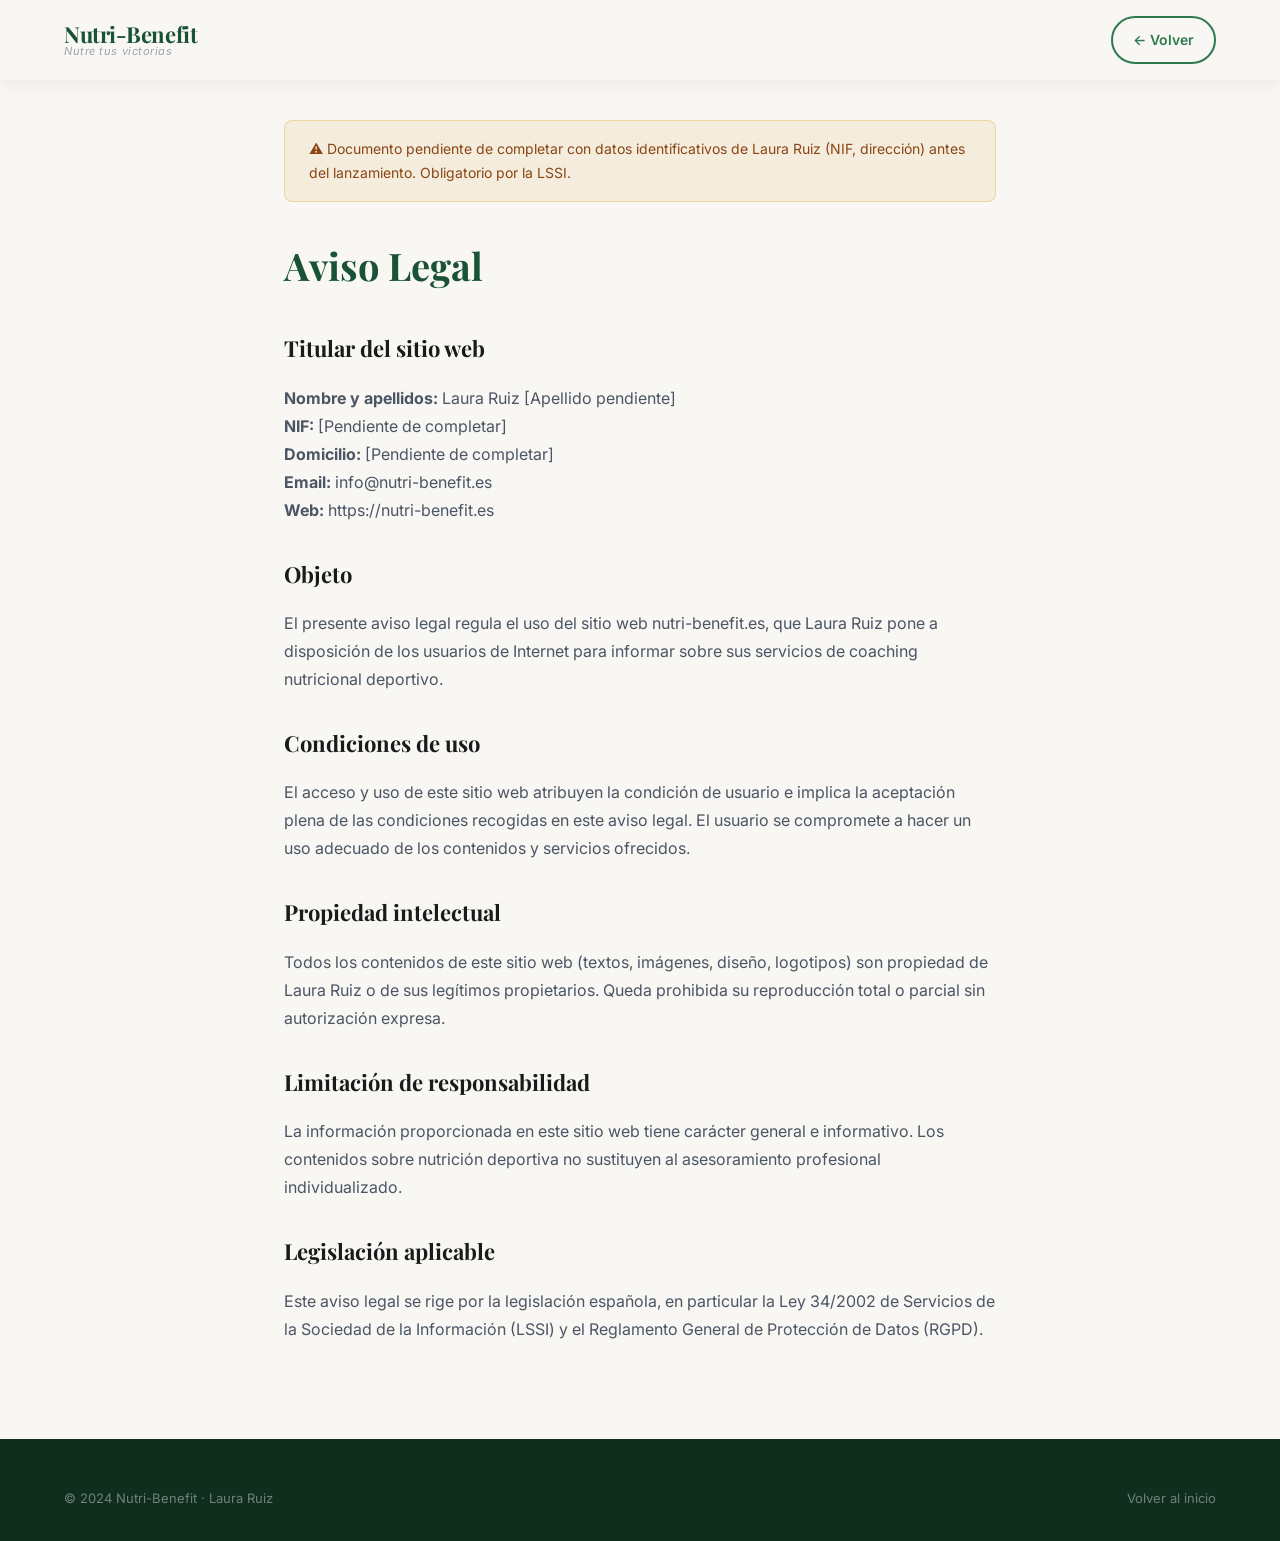
==== aviso-legal.html @ d8d29677 "Add privacy policy page with initial content and legal notice" ====
<!DOCTYPE html>
<html lang="es">
<head>
  <meta charset="UTF-8">
  <meta name="viewport" content="width=device-width, initial-scale=1.0">
  <title>Aviso Legal — Nutri-Benefit</title>
  <meta name="robots" content="noindex, nofollow">
  <link rel="preconnect" href="https://fonts.googleapis.com">
  <link rel="preconnect" href="https://fonts.gstatic.com" crossorigin>
  <link href="https://fonts.googleapis.com/css2?family=Playfair+Display:wght@700&family=Inter:wght@400;500;600&display=swap" rel="stylesheet">
  <link rel="stylesheet" href="css/styles.css">
  <style>
    .legal-content {
      max-width: 760px;
      margin: 0 auto;
      padding: 120px var(--s6) var(--s20);
    }
    .legal-content h1 {
      font-family: var(--font-serif);
      font-size: 38px;
      color: var(--green-dark);
      margin-bottom: var(--s8);
    }
    .legal-content h2 {
      font-family: var(--font-serif);
      font-size: 22px;
      color: var(--text-main);
      margin: var(--s8) 0 var(--s4);
    }
    .legal-content p {
      font-size: 16px;
      line-height: 1.75;
      color: var(--text-secondary);
      margin-bottom: var(--s4);
    }
    .notice {
      background: rgba(212,160,23,0.1);
      border: 1px solid rgba(212,160,23,0.3);
      border-radius: var(--radius-sm);
      padding: var(--s4) var(--s6);
      font-size: 14px;
      color: var(--clay-text);
      margin-bottom: var(--s8);
    }
  </style>
</head>
<body>
  <nav id="navbar" class="scrolled" data-fixed>
    <div class="nav-inner">
      <a href="index.html" class="nav-logo">
        <span class="brand">Nutri-Benefit</span>
        <span class="tagline">Nutre tus victorias</span>
      </a>
      <a href="index.html" class="btn btn-secondary" style="font-size:14px; padding: 10px 20px;">← Volver</a>
    </div>
  </nav>

  <div class="legal-content">
    <div class="notice">⚠️ Documento pendiente de completar con datos identificativos de Laura Ruiz (NIF, dirección) antes del lanzamiento. Obligatorio por la LSSI.</div>

    <h1>Aviso Legal</h1>

    <h2>Titular del sitio web</h2>
    <p>
      <strong>Nombre y apellidos:</strong> Laura Ruiz [Apellido pendiente]<br>
      <strong>NIF:</strong> [Pendiente de completar]<br>
      <strong>Domicilio:</strong> [Pendiente de completar]<br>
      <strong>Email:</strong> info@nutri-benefit.es<br>
      <strong>Web:</strong> https://nutri-benefit.es
    </p>

    <h2>Objeto</h2>
    <p>El presente aviso legal regula el uso del sitio web nutri-benefit.es, que Laura Ruiz pone a disposición de los usuarios de Internet para informar sobre sus servicios de coaching nutricional deportivo.</p>

    <h2>Condiciones de uso</h2>
    <p>El acceso y uso de este sitio web atribuyen la condición de usuario e implica la aceptación plena de las condiciones recogidas en este aviso legal. El usuario se compromete a hacer un uso adecuado de los contenidos y servicios ofrecidos.</p>

    <h2>Propiedad intelectual</h2>
    <p>Todos los contenidos de este sitio web (textos, imágenes, diseño, logotipos) son propiedad de Laura Ruiz o de sus legítimos propietarios. Queda prohibida su reproducción total o parcial sin autorización expresa.</p>

    <h2>Limitación de responsabilidad</h2>
    <p>La información proporcionada en este sitio web tiene carácter general e informativo. Los contenidos sobre nutrición deportiva no sustituyen al asesoramiento profesional individualizado.</p>

    <h2>Legislación aplicable</h2>
    <p>Este aviso legal se rige por la legislación española, en particular la Ley 34/2002 de Servicios de la Sociedad de la Información (LSSI) y el Reglamento General de Protección de Datos (RGPD).</p>
  </div>

  <footer role="contentinfo">
    <div class="container">
      <div class="footer-bottom">
        <span>© 2024 Nutri-Benefit · Laura Ruiz</span>
        <span><a href="index.html" style="color:inherit">Volver al inicio</a></span>
      </div>
    </div>
  </footer>

  <script src="js/main.js" defer></script>
</body>
</html>
---- css/styles.css ----
/* ============================================================
   NUTRI-BENEFIT — Styles v3.0
   Paleta: Verde pista + Arena arcilla + Amarillo pelota
   Tipografía: Playfair Display + Inter
   ============================================================ */

/* ── Design Tokens ─────────────────────────────────────── */
:root {
  /* Brand */
  --green:        #2D7A4F;
  --green-dark:   #1A5235;
  --yellow:       #D4A017;
  --clay:         #C4855A;
  --clay-text:    #8B4513;

  /* Backgrounds */
  --bg-main:      #F8F7F4;
  --bg-sand:      #F2EDE6;
  --bg-dark:      #0F2E1E;

  /* Text */
  --text-main:    #1A1A1A;
  --text-secondary: #4B5563;
  --text-tertiary:  #9CA3AF;

  /* States */
  --success:      #059669;
  --error:        #DC2626;

  /* Spacing */
  --s2:  8px;
  --s3:  12px;
  --s4:  16px;
  --s6:  24px;
  --s8:  32px;
  --s12: 48px;
  --s16: 64px;
  --s20: 80px;
  --s28: 112px;

  /* Typography */
  --font-serif:  'Playfair Display', Georgia, serif;
  --font-sans:   'Inter', system-ui, sans-serif;

  /* Layout */
  --max-width: 1200px;
  --radius: 12px;
  --radius-sm: 8px;

  /* Transitions */
  --transition: 0.25s ease;
}

/* ── Reset ──────────────────────────────────────────────── */
*, *::before, *::after { box-sizing: border-box; margin: 0; padding: 0; }

html { scroll-behavior: smooth; font-size: 16px; }

body {
  font-family: var(--font-sans);
  background: var(--bg-main);
  color: var(--text-main);
  line-height: 1.7;
  overflow-x: hidden;
}

img { max-width: 100%; display: block; }
a { color: inherit; text-decoration: none; }
ul { list-style: none; }

/* ── Utilities ──────────────────────────────────────────── */
.container {
  max-width: var(--max-width);
  margin: 0 auto;
  padding: 0 var(--s6);
}

.section-pad {
  padding: var(--s28) 0;
}

.text-center { text-align: center; }

.btn {
  display: inline-flex;
  align-items: center;
  gap: var(--s2);
  padding: 14px 28px;
  border-radius: 50px;
  font-family: var(--font-sans);
  font-weight: 600;
  font-size: 16px;
  cursor: pointer;
  transition: all var(--transition);
  border: 2px solid transparent;
  white-space: nowrap;
}

.btn-primary {
  background: var(--green);
  color: #fff;
  border-color: var(--green);
}
.btn-primary:hover {
  background: var(--green-dark);
  border-color: var(--green-dark);
  transform: translateY(-1px);
  box-shadow: 0 6px 20px rgba(45,122,79,0.35);
}

.btn-secondary {
  background: transparent;
  color: var(--green);
  border-color: var(--green);
}
.btn-secondary:hover {
  background: var(--green);
  color: #fff;
  transform: translateY(-1px);
}

.btn-yellow {
  background: var(--yellow);
  color: #fff;
  border-color: var(--yellow);
}
.btn-yellow:hover {
  background: #b8880e;
  border-color: #b8880e;
  transform: translateY(-1px);
}

.section-label {
  font-family: var(--font-sans);
  font-weight: 500;
  font-size: 13px;
  letter-spacing: 0.1em;
  text-transform: uppercase;
  color: var(--green);
  margin-bottom: var(--s3);
  display: block;
}

.section-title {
  font-family: var(--font-serif);
  font-weight: 700;
  font-size: 38px;
  line-height: 1.2;
  color: var(--text-main);
  margin-bottom: var(--s6);
}

.section-subtitle {
  font-size: 17px;
  line-height: 1.7;
  color: var(--text-secondary);
  max-width: 600px;
  margin: 0 auto var(--s12);
}

/* ── Court line separator ───────────────────────────────── */
.court-line {
  height: 1px;
  background: linear-gradient(90deg, transparent, rgba(45,122,79,0.2), transparent);
  margin: 0;
}

/* ── NAVBAR ─────────────────────────────────────────────── */
#navbar {
  position: fixed;
  top: 0;
  left: 0;
  right: 0;
  z-index: 100;
  padding: 0;
  transition: background var(--transition), box-shadow var(--transition);
}

#navbar.scrolled {
  background: rgba(248,247,244,0.95);
  backdrop-filter: blur(12px);
  -webkit-backdrop-filter: blur(12px);
  box-shadow: 0 1px 20px rgba(0,0,0,0.08);
}

.nav-inner {
  display: flex;
  align-items: center;
  justify-content: space-between;
  padding: var(--s4) var(--s6);
  max-width: var(--max-width);
  margin: 0 auto;
}

.nav-logo {
  display: flex;
  flex-direction: column;
  line-height: 1;
}

.nav-logo .brand {
  font-family: var(--font-serif);
  font-weight: 700;
  font-size: 22px;
  color: var(--green-dark);
  letter-spacing: -0.02em;
}

.nav-logo .tagline {
  font-size: 11px;
  color: var(--text-tertiary);
  letter-spacing: 0.05em;
  font-style: italic;
  margin-top: 1px;
  opacity: 0;
  max-height: 0;
  overflow: hidden;
  transition: opacity 0.3s ease, max-height 0.3s ease;
}

#navbar.scrolled .nav-logo .tagline {
  opacity: 1;
  max-height: 20px;
}

.nav-links {
  display: flex;
  gap: var(--s8);
  align-items: center;
}

.nav-links a {
  font-size: 15px;
  font-weight: 500;
  color: var(--text-secondary);
  transition: color var(--transition);
  position: relative;
}

.nav-links a::after {
  content: '';
  position: absolute;
  bottom: -3px;
  left: 0;
  right: 0;
  height: 2px;
  background: var(--green);
  transform: scaleX(0);
  transition: transform var(--transition);
}

.nav-links a:hover { color: var(--green); }
.nav-links a:hover::after { transform: scaleX(1); }

.nav-cta { margin-left: var(--s4); }

/* Hamburger */
.hamburger {
  display: none;
  flex-direction: column;
  gap: 5px;
  cursor: pointer;
  padding: var(--s2);
  background: none;
  border: none;
  z-index: 101;
}
.hamburger span {
  display: block;
  width: 24px;
  height: 2px;
  background: var(--text-main);
  transition: all var(--transition);
  border-radius: 2px;
}
.hamburger.open span:nth-child(1) { transform: rotate(45deg) translate(5px, 5px); }
.hamburger.open span:nth-child(2) { opacity: 0; }
.hamburger.open span:nth-child(3) { transform: rotate(-45deg) translate(5px, -5px); }

/* Mobile nav */
.mobile-nav {
  display: none;
  position: fixed;
  inset: 0;
  background: var(--bg-main);
  z-index: 99;
  flex-direction: column;
  align-items: center;
  justify-content: center;
  gap: var(--s8);
}
.mobile-nav.open { display: flex; }
.mobile-nav a {
  font-family: var(--font-serif);
  font-size: 28px;
  font-weight: 700;
  color: var(--text-main);
  transition: color var(--transition);
}
.mobile-nav a:hover { color: var(--green); }
.mobile-nav .btn { margin-top: var(--s4); }

/* ── HERO ───────────────────────────────────────────────── */
#hero {
  min-height: 100vh;
  display: grid;
  grid-template-columns: 1fr 1fr;
  align-items: center;
  position: relative;
  overflow: hidden;
  padding-top: 80px;
}

.hero-bg {
  position: absolute;
  inset: 0;
  background:
    linear-gradient(135deg, rgba(248,247,244,0.97) 55%, rgba(242,237,230,0.9) 100%);
  z-index: 0;
}

.hero-bg::before {
  content: '';
  position: absolute;
  inset: 0;
  background-image:
    repeating-linear-gradient(
      0deg,
      transparent,
      transparent 79px,
      rgba(45,122,79,0.04) 79px,
      rgba(45,122,79,0.04) 80px
    ),
    repeating-linear-gradient(
      90deg,
      transparent,
      transparent 79px,
      rgba(45,122,79,0.04) 79px,
      rgba(45,122,79,0.04) 80px
    );
}

.hero-content {
  position: relative;
  z-index: 1;
  padding: var(--s28) var(--s6) var(--s28) max(var(--s6), calc((100vw - var(--max-width)) / 2 + var(--s6)));
}

.hero-eyebrow {
  display: inline-flex;
  align-items: center;
  gap: var(--s2);
  background: rgba(45,122,79,0.08);
  border: 1px solid rgba(45,122,79,0.2);
  border-radius: 50px;
  padding: 6px 14px;
  font-size: 13px;
  font-weight: 500;
  color: var(--green);
  letter-spacing: 0.04em;
  margin-bottom: var(--s6);
}

.hero-h1 {
  font-family: var(--font-serif);
  font-weight: 700;
  font-size: 62px;
  line-height: 1.1;
  color: var(--green-dark);
  margin-bottom: var(--s6);
  letter-spacing: -0.02em;
}

.hero-h1 em {
  font-style: italic;
  color: var(--green);
}

.hero-h2 {
  font-size: 20px;
  line-height: 1.55;
  color: var(--text-secondary);
  margin-bottom: var(--s8);
  max-width: 500px;
  font-weight: 400;
}

.hero-ctas {
  display: flex;
  gap: var(--s4);
  flex-wrap: wrap;
  margin-bottom: var(--s8);
}

.hero-credentials {
  display: flex;
  flex-wrap: wrap;
  gap: var(--s3);
  align-items: center;
}

.credential-dot {
  display: inline-flex;
  align-items: center;
  gap: 6px;
  font-size: 13px;
  font-weight: 500;
  color: var(--text-secondary);
}

.credential-dot::before {
  content: '';
  display: inline-block;
  width: 6px;
  height: 6px;
  border-radius: 50%;
  background: var(--green);
  flex-shrink: 0;
}

.credential-dot + .credential-dot::before {
  background: var(--clay);
}

/* Hero image area */
.hero-visual {
  position: relative;
  z-index: 1;
  height: 100vh;
  display: flex;
  align-items: center;
  justify-content: center;
  padding: var(--s8);
}

.hero-photo-frame {
  position: relative;
  width: 100%;
  max-width: 480px;
  aspect-ratio: 3/4;
  box-shadow: 0 32px 80px rgba(26,82,53,0.2);
  border-radius: 20px;
}

.hero-photo-frame img {
  width: 100%;
  height: 100%;
  object-fit: cover;
  object-position: top center;
  border-radius: 20px;
}

.hero-photo-placeholder {
  width: 100%;
  height: 100%;
  background: linear-gradient(
    160deg,
    var(--bg-sand) 0%,
    rgba(196,133,90,0.15) 40%,
    rgba(45,122,79,0.12) 100%
  );
  display: flex;
  flex-direction: column;
  align-items: center;
  justify-content: center;
  gap: var(--s4);
  color: var(--text-tertiary);
  font-size: 15px;
  text-align: center;
  padding: var(--s8);
}

.hero-photo-placeholder svg {
  width: 64px;
  height: 64px;
  opacity: 0.4;
}

.hero-badge {
  position: absolute;
  bottom: -28px;
  left: -32px;
  background: #fff;
  border-radius: var(--radius);
  padding: var(--s4) var(--s6);
  box-shadow: 0 8px 32px rgba(0,0,0,0.15);
  display: flex;
  align-items: center;
  gap: var(--s3);
  animation: badgeBounce 2.8s ease-in-out infinite;
}

@keyframes badgeBounce {
  0%, 100% { transform: translateY(0); }
  50%       { transform: translateY(-10px); }
}

.hero-badge-icon {
  width: 40px;
  height: 40px;
  border-radius: 50%;
  background: rgba(45,122,79,0.1);
  display: flex;
  align-items: center;
  justify-content: center;
  font-size: 20px;
  flex-shrink: 0;
}

.hero-badge-text strong {
  display: block;
  font-size: 14px;
  font-weight: 600;
  color: var(--text-main);
}

.hero-badge-text span {
  font-size: 12px;
  color: var(--text-tertiary);
}

/* Court lines decoration */
.court-lines-deco {
  position: absolute;
  right: 0;
  top: 50%;
  transform: translateY(-50%);
  width: 2px;
  height: 60%;
  background: rgba(45,122,79,0.15);
  border-radius: 2px;
}

/* ── TRUST BAR ──────────────────────────────────────────── */
#trust-bar {
  background: var(--green-dark);
  padding: var(--s6) 0;
}

.trust-grid {
  display: flex;
  gap: var(--s8);
  justify-content: center;
  flex-wrap: wrap;
}

.trust-item {
  display: flex;
  align-items: center;
  gap: var(--s2);
  color: rgba(255,255,255,0.9);
}

.trust-item .icon {
  display: flex;
  align-items: center;
  justify-content: center;
  flex-shrink: 0;
  color: #52C48A;
}

.trust-item span {
  font-size: 14px;
  font-weight: 500;
  letter-spacing: 0.02em;
}

/* ── SOBRE LAURA ────────────────────────────────────────── */
#sobre-mi {
  background: var(--bg-sand);
  position: relative;
  overflow: hidden;
}

#sobre-mi::before {
  content: '';
  position: absolute;
  inset: 0;
  background: rgba(196,133,90,0.05);
  pointer-events: none;
}

.sobre-grid {
  display: grid;
  grid-template-columns: 1fr 1.1fr;
  gap: var(--s16);
  align-items: center;
}

.sobre-photo-wrap {
  position: relative;
}

.sobre-photo-frame {
  border-radius: 20px;
  overflow: hidden;
  aspect-ratio: 4/5;
  box-shadow: 0 24px 60px rgba(26,82,53,0.15);
}

.sobre-photo-frame img {
  width: 100%;
  height: 100%;
  object-fit: cover;
  object-position: top center;
}

.sobre-photo-placeholder {
  width: 100%;
  height: 100%;
  min-height: 500px;
  background: linear-gradient(
    160deg,
    rgba(196,133,90,0.15) 0%,
    rgba(45,122,79,0.1) 100%
  );
  display: flex;
  align-items: center;
  justify-content: center;
  color: var(--text-tertiary);
  font-size: 14px;
}

.sobre-quote-block {
  background: var(--green-dark);
  color: #fff;
  border-radius: var(--radius);
  padding: var(--s6);
  position: absolute;
  bottom: -var(--s8);
  right: -var(--s8);
  max-width: 220px;
  box-shadow: 0 12px 32px rgba(0,0,0,0.2);
}

.sobre-quote-block p {
  font-family: var(--font-serif);
  font-style: italic;
  font-size: 15px;
  line-height: 1.5;
  opacity: 0.95;
}

.sobre-quote-block cite {
  display: block;
  margin-top: var(--s3);
  font-size: 12px;
  opacity: 0.7;
  font-style: normal;
  letter-spacing: 0.04em;
}

.sobre-content blockquote {
  font-size: 18px;
  line-height: 1.7;
  color: var(--text-secondary);
  margin-bottom: var(--s8);
  font-style: italic;
}

.sobre-content blockquote strong {
  color: var(--green-dark);
  font-style: normal;
}

.credentials-grid {
  display: grid;
  grid-template-columns: 1fr 1fr;
  gap: var(--s4);
  margin-top: var(--s8);
}

.credential-item {
  display: flex;
  gap: var(--s3);
  align-items: flex-start;
}

.credential-icon {
  width: 40px;
  height: 40px;
  border-radius: var(--radius-sm);
  background: rgba(45,122,79,0.1);
  display: flex;
  align-items: center;
  justify-content: center;
  font-size: 18px;
  flex-shrink: 0;
}

.credential-info strong {
  display: block;
  font-size: 14px;
  font-weight: 600;
  color: var(--text-main);
  line-height: 1.3;
}

.credential-info span {
  font-size: 12px;
  color: var(--text-tertiary);
}

/* ── DIFERENCIAL ────────────────────────────────────────── */
.diferencial-strip {
  background: var(--green);
  padding: var(--s12) 0;
}

.diferencial-inner {
  display: grid;
  grid-template-columns: 1fr 1fr;
  gap: var(--s16);
  align-items: center;
}

.diferencial-text {
  color: #fff;
}

.diferencial-text h2 {
  font-family: var(--font-serif);
  font-size: 34px;
  font-weight: 700;
  margin-bottom: var(--s4);
  line-height: 1.25;
}

.diferencial-text p {
  font-size: 17px;
  opacity: 0.9;
  line-height: 1.65;
}

.diferencial-table {
  background: rgba(255,255,255,0.1);
  border-radius: var(--radius);
  overflow: hidden;
}

.dif-row {
  display: grid;
  grid-template-columns: 1fr 1fr;
  border-bottom: 1px solid rgba(255,255,255,0.1);
}
.dif-row:last-child { border-bottom: none; }

.dif-cell {
  padding: var(--s4);
  font-size: 14px;
  color: rgba(255,255,255,0.85);
  line-height: 1.45;
}

.dif-cell.bad {
  background: rgba(0,0,0,0.15);
  color: rgba(255,255,255,0.6);
}
.dif-cell.bad::before { content: '✗ '; color: rgba(255,100,100,0.8); }
.dif-cell.good::before { content: '✓ '; color: rgba(100,255,150,0.9); }

/* ── SERVICIOS ──────────────────────────────────────────── */
#servicios {
  background: var(--bg-main);
}

.servicios-grid {
  display: grid;
  grid-template-columns: repeat(3, 1fr);
  gap: var(--s6);
  margin-top: var(--s12);
}

.service-card {
  background: #fff;
  border-radius: 16px;
  padding: var(--s8);
  border: 1px solid rgba(0,0,0,0.06);
  box-shadow: 0 4px 24px rgba(0,0,0,0.05);
  transition: all var(--transition);
  display: flex;
  flex-direction: column;
  position: relative;
  overflow: hidden;
}

.service-card::before {
  content: '';
  position: absolute;
  top: 0;
  left: 0;
  right: 0;
  height: 4px;
  background: var(--green);
  transform: scaleX(0);
  transition: transform var(--transition);
}

.service-card:hover {
  transform: translateY(-4px);
  box-shadow: 0 16px 48px rgba(45,122,79,0.12);
}

.service-card:hover::before { transform: scaleX(1); }

.service-card.featured {
  border-color: rgba(45,122,79,0.2);
  background: linear-gradient(160deg, #fff 80%, rgba(45,122,79,0.03));
}

.service-card.featured::before { transform: scaleX(1); }

.service-featured-badge {
  position: absolute;
  top: var(--s4);
  right: var(--s4);
  background: var(--yellow);
  color: #fff;
  font-size: 11px;
  font-weight: 600;
  letter-spacing: 0.06em;
  text-transform: uppercase;
  padding: 4px 10px;
  border-radius: 50px;
}

.service-icon {
  font-size: 36px;
  margin-bottom: var(--s4);
  line-height: 1;
}

.service-for {
  font-size: 12px;
  font-weight: 500;
  color: var(--green);
  letter-spacing: 0.06em;
  text-transform: uppercase;
  margin-bottom: var(--s2);
}

.service-card h3 {
  font-family: var(--font-serif);
  font-size: 24px;
  font-weight: 700;
  color: var(--text-main);
  margin-bottom: var(--s4);
  line-height: 1.25;
}

.service-card p {
  font-size: 15px;
  color: var(--text-secondary);
  line-height: 1.65;
  flex: 1;
  margin-bottom: var(--s6);
}

.service-tags {
  display: flex;
  flex-wrap: wrap;
  gap: var(--s2);
  margin-bottom: var(--s6);
}

.service-tag {
  background: var(--bg-sand);
  border-radius: 50px;
  padding: 4px 12px;
  font-size: 12px;
  font-weight: 500;
  color: var(--text-secondary);
}

/* ── CÓMO FUNCIONA ──────────────────────────────────────── */
#como-funciona {
  background: var(--bg-sand);
}

.steps-container {
  display: grid;
  grid-template-columns: repeat(3, 1fr);
  gap: var(--s8);
  position: relative;
  margin-top: var(--s12);
}

.steps-container::before {
  content: '';
  position: absolute;
  top: 40px;
  left: calc(33.33% - 20px);
  right: calc(33.33% - 20px);
  height: 2px;
  background: linear-gradient(90deg, var(--green), var(--yellow), var(--green));
  opacity: 0.3;
  pointer-events: none;
}

.step {
  text-align: center;
  position: relative;
}

.step-number {
  width: 80px;
  height: 80px;
  border-radius: 50%;
  background: var(--green);
  color: #fff;
  font-family: var(--font-serif);
  font-size: 32px;
  font-weight: 700;
  display: flex;
  align-items: center;
  justify-content: center;
  padding-bottom: 4px;
  margin: 0 auto var(--s6);
  box-shadow: 0 8px 24px rgba(45,122,79,0.3);
  position: relative;
  z-index: 1;
}

.step h3 {
  font-family: var(--font-serif);
  font-size: 22px;
  font-weight: 700;
  margin-bottom: var(--s4);
  color: var(--text-main);
}

.step p {
  font-size: 16px;
  color: var(--text-secondary);
  line-height: 1.65;
}

.step-duration {
  display: inline-block;
  background: rgba(45,122,79,0.1);
  border-radius: 50px;
  padding: 4px 14px;
  font-size: 13px;
  font-weight: 500;
  color: var(--green);
  margin-bottom: var(--s3);
}

/* ── FAQ ────────────────────────────────────────────────── */
#faq {
  background: var(--bg-main);
}

.faq-intro {
  text-align: center;
  margin-bottom: var(--s12);
}

.faq-container {
  max-width: 800px;
  margin: 0 auto;
}

.faq-item {
  border: 1px solid rgba(0,0,0,0.08);
  border-radius: var(--radius);
  margin-bottom: var(--s4);
  overflow: hidden;
  background: #fff;
  transition: box-shadow var(--transition);
}

.faq-item.open {
  box-shadow: 0 4px 20px rgba(45,122,79,0.1);
  border-color: rgba(45,122,79,0.2);
}

.faq-question {
  width: 100%;
  background: none;
  border: none;
  padding: var(--s6);
  display: flex;
  justify-content: space-between;
  align-items: center;
  gap: var(--s4);
  cursor: pointer;
  text-align: left;
  font-family: var(--font-sans);
  font-size: 16px;
  font-weight: 600;
  color: var(--text-main);
  transition: color var(--transition);
}

.faq-question:hover { color: var(--green); }
.faq-item.open .faq-question { color: var(--green); }

.faq-icon {
  width: 28px;
  height: 28px;
  border-radius: 50%;
  background: rgba(45,122,79,0.1);
  display: flex;
  align-items: center;
  justify-content: center;
  flex-shrink: 0;
  transition: all var(--transition);
  color: var(--green);
  font-size: 16px;
  font-weight: 300;
  line-height: 1;
}

.faq-item.open .faq-icon {
  background: var(--green);
  color: #fff;
  transform: rotate(45deg);
}

.faq-answer {
  display: none;
  padding: var(--s6) var(--s6) var(--s6);
  font-size: 16px;
  line-height: 1.7;
  color: var(--text-secondary);
  border-top: 1px solid rgba(45,122,79,0.1);
}

.faq-answer.open {
  display: block;
}

.faq-answer p { margin-bottom: var(--s3); }
.faq-answer p:last-child { margin-bottom: 0; }
.faq-answer strong { color: var(--green-dark); }

/* ── TESTIMONIOS ────────────────────────────────────────── */
#testimonios {
  background: var(--bg-sand);
  position: relative;
  overflow: hidden;
}

#testimonios::before {
  content: '';
  position: absolute;
  top: 0; left: 0; right: 0; bottom: 0;
  background: rgba(196,133,90,0.04);
  pointer-events: none;
}

.testimonios-grid {
  display: grid;
  grid-template-columns: 1fr 1fr;
  gap: var(--s6);
  margin-top: var(--s12);
}

.testimonio-card {
  background: #fff;
  border-radius: 16px;
  padding: var(--s8);
  box-shadow: 0 4px 24px rgba(0,0,0,0.05);
  position: relative;
}

.testimonio-quote {
  font-size: 48px;
  font-family: var(--font-serif);
  color: var(--green);
  opacity: 0.25;
  line-height: 0.8;
  margin-bottom: var(--s4);
}

.testimonio-card p {
  font-size: 16px;
  line-height: 1.7;
  color: var(--text-secondary);
  margin-bottom: var(--s6);
  font-style: italic;
}

.testimonio-author {
  display: flex;
  align-items: center;
  gap: var(--s3);
}

.testimonio-avatar {
  width: 48px;
  height: 48px;
  border-radius: 50%;
  background: rgba(45,122,79,0.1);
  display: flex;
  align-items: center;
  justify-content: center;
  font-family: var(--font-serif);
  font-size: 18px;
  font-weight: 700;
  color: var(--green);
  flex-shrink: 0;
}

.testimonio-author strong {
  display: block;
  font-size: 14px;
  font-weight: 600;
  color: var(--text-main);
}

.testimonio-author span {
  font-size: 13px;
  color: var(--text-tertiary);
}

.caso-real {
  grid-column: 1 / -1;
  background: var(--green-dark);
  color: #fff;
  border-radius: 16px;
  padding: var(--s8) var(--s12);
  display: grid;
  grid-template-columns: 1fr 2fr;
  gap: var(--s8);
  align-items: center;
}

.caso-stat {
  text-align: center;
}

.caso-stat strong {
  display: block;
  font-family: var(--font-serif);
  font-size: 56px;
  font-weight: 700;
  color: var(--yellow);
  line-height: 1;
  margin-bottom: var(--s2);
}

.caso-stat span {
  font-size: 14px;
  opacity: 0.8;
}

.caso-content h3 {
  font-family: var(--font-serif);
  font-size: 22px;
  margin-bottom: var(--s4);
}

.caso-content p {
  font-size: 16px;
  opacity: 0.85;
  line-height: 1.65;
}

/* ── FORMULARIO ─────────────────────────────────────────── */
#contacto {
  background: var(--bg-main);
}

.contacto-grid {
  display: grid;
  grid-template-columns: 1.2fr 1fr;
  gap: var(--s16);
  align-items: start;
}

.contacto-info .section-title { max-width: 400px; }

.contacto-subtitle {
  font-size: 18px;
  color: var(--text-secondary);
  line-height: 1.65;
  margin-bottom: var(--s8);
}

.contacto-features {
  display: flex;
  flex-direction: column;
  gap: var(--s4);
}

.contact-feature {
  display: flex;
  align-items: center;
  gap: var(--s3);
  font-size: 15px;
  color: var(--text-secondary);
}

.contact-feature-icon {
  width: 36px;
  height: 36px;
  border-radius: 50%;
  background: rgba(45,122,79,0.1);
  display: flex;
  align-items: center;
  justify-content: center;
  font-size: 16px;
  flex-shrink: 0;
}

.contacto-whatsapp-note {
  margin-top: var(--s8);
  padding: var(--s4);
  background: rgba(37,211,102,0.1);
  border-radius: var(--radius-sm);
  border: 1px solid rgba(37,211,102,0.2);
  display: flex;
  align-items: center;
  gap: var(--s3);
  font-size: 14px;
  color: var(--text-secondary);
}

/* Form styles */
.form-card {
  background: #fff;
  border-radius: 20px;
  padding: var(--s8);
  box-shadow: 0 8px 40px rgba(0,0,0,0.08);
  border: 1px solid rgba(0,0,0,0.05);
}

.form-group {
  margin-bottom: var(--s6);
}

.form-group label {
  display: block;
  font-size: 14px;
  font-weight: 600;
  color: var(--text-main);
  margin-bottom: var(--s2);
}

.form-group input,
.form-group select,
.form-group textarea {
  width: 100%;
  padding: 13px 16px;
  border: 1.5px solid rgba(0,0,0,0.12);
  border-radius: var(--radius-sm);
  font-family: var(--font-sans);
  font-size: 15px;
  color: var(--text-main);
  background: var(--bg-main);
  transition: border-color var(--transition), box-shadow var(--transition);
  outline: none;
}

.form-group input:focus,
.form-group select:focus,
.form-group textarea:focus {
  border-color: var(--green);
  box-shadow: 0 0 0 3px rgba(45,122,79,0.12);
}

.form-group textarea {
  resize: vertical;
  min-height: 120px;
}

.form-group select {
  appearance: none;
  background-image: url("data:image/svg+xml,%3Csvg xmlns='http://www.w3.org/2000/svg' width='16' height='16' viewBox='0 0 24 24' fill='none' stroke='%234B5563' stroke-width='2'%3E%3Cpath d='m6 9 6 6 6-6'/%3E%3C/svg%3E");
  background-repeat: no-repeat;
  background-position: right 14px center;
  padding-right: 44px;
  cursor: pointer;
}

.form-group input::placeholder,
.form-group textarea::placeholder {
  color: var(--text-tertiary);
}

.form-group input.error,
.form-group select.error,
.form-group textarea.error {
  border-color: var(--error);
}

.form-group select.highlighted {
  border-color: var(--green);
  box-shadow: 0 0 0 3px rgba(45,122,79,0.2);
  animation: selectPop 1.2s ease forwards;
}

@keyframes selectPop {
  0%   { border-color: var(--green); box-shadow: 0 0 0 4px rgba(45,122,79,0.25); }
  80%  { border-color: var(--green); box-shadow: 0 0 0 3px rgba(45,122,79,0.15); }
  100% { border-color: rgba(0,0,0,0.12); box-shadow: none; }
}

.form-error-msg {
  display: none;
  font-size: 12px;
  color: var(--error);
  margin-top: 4px;
}
.form-group.has-error .form-error-msg { display: block; }

.form-checkbox-group {
  display: flex;
  gap: var(--s3);
  align-items: flex-start;
  margin-bottom: var(--s6);
}

.form-checkbox-group input[type="checkbox"] {
  width: 18px;
  height: 18px;
  flex-shrink: 0;
  margin-top: 2px;
  accent-color: var(--green);
  cursor: pointer;
}

.form-checkbox-group label {
  font-size: 14px;
  color: var(--text-secondary);
  cursor: pointer;
  line-height: 1.5;
}

.form-checkbox-group a {
  color: var(--green);
  text-decoration: underline;
}

.form-submit-btn {
  width: 100%;
  justify-content: center;
  padding: 16px;
  font-size: 16px;
}

.form-success {
  display: none;
  text-align: center;
  padding: var(--s12) var(--s8);
}
.form-success.visible { display: block; }
.form-success-icon { font-size: 48px; margin-bottom: var(--s4); }
.form-success h3 {
  font-family: var(--font-serif);
  font-size: 24px;
  color: var(--success);
  margin-bottom: var(--s3);
}
.form-success p { color: var(--text-secondary); }

/* ── FOOTER ─────────────────────────────────────────────── */
footer {
  background: var(--bg-dark);
  color: rgba(255,255,255,0.8);
  padding: var(--s12) 0 var(--s8);
}

.footer-top {
  display: grid;
  grid-template-columns: 1.5fr 1fr 1fr;
  gap: var(--s12);
  margin-bottom: var(--s12);
  padding-bottom: var(--s12);
  border-bottom: 1px solid rgba(255,255,255,0.1);
}

.footer-brand .brand {
  font-family: var(--font-serif);
  font-size: 24px;
  font-weight: 700;
  color: #fff;
}

.footer-brand .tagline {
  font-size: 13px;
  opacity: 0.6;
  font-style: italic;
  margin-top: 4px;
  display: block;
}

.footer-brand p {
  font-size: 14px;
  line-height: 1.6;
  margin-top: var(--s4);
  max-width: 280px;
}

.footer-col h4 {
  font-size: 13px;
  font-weight: 600;
  letter-spacing: 0.08em;
  text-transform: uppercase;
  color: rgba(255,255,255,0.5);
  margin-bottom: var(--s4);
}

.footer-col ul {
  display: flex;
  flex-direction: column;
  gap: var(--s3);
}

.footer-col ul li a {
  font-size: 14px;
  color: rgba(255,255,255,0.7);
  transition: color var(--transition);
}
.footer-col ul li a:hover { color: #fff; }

.footer-contact-item {
  display: flex;
  align-items: center;
  gap: var(--s3);
  font-size: 14px;
  color: rgba(255,255,255,0.7);
  margin-bottom: var(--s3);
}

.footer-bottom {
  display: flex;
  justify-content: space-between;
  align-items: center;
  gap: var(--s4);
  font-size: 13px;
  opacity: 0.5;
  flex-wrap: wrap;
}

/* ── WHATSAPP FAB ───────────────────────────────────────── */
.whatsapp-fab {
  position: fixed;
  bottom: var(--s6);
  right: var(--s6);
  z-index: 90;
  width: 60px;
  height: 60px;
  border-radius: 50%;
  background: #25D366;
  display: flex;
  align-items: center;
  justify-content: center;
  box-shadow: 0 4px 20px rgba(37,211,102,0.4);
  transition: all var(--transition);
  text-decoration: none;
}

.whatsapp-fab:hover {
  transform: scale(1.1);
  box-shadow: 0 8px 32px rgba(37,211,102,0.5);
}

.whatsapp-fab svg {
  width: 30px;
  height: 30px;
  fill: #fff;
}

.whatsapp-fab::after {
  content: '';
  position: absolute;
  inset: -4px;
  border-radius: 50%;
  border: 2px solid rgba(37,211,102,0.4);
  animation: fabPulse 2s ease-in-out infinite;
}

/* ── COOKIE BANNER ──────────────────────────────────────── */
#cookie-banner {
  position: fixed;
  bottom: 0;
  left: 0;
  right: 0;
  z-index: 200;
  background: #fff;
  border-top: 1px solid rgba(0,0,0,0.08);
  box-shadow: 0 -8px 32px rgba(0,0,0,0.1);
  padding: var(--s6);
  transform: translateY(100%);
  transition: transform 0.4s cubic-bezier(0.16, 1, 0.3, 1);
}

#cookie-banner.visible {
  transform: translateY(0);
}

.cookie-banner-inner {
  max-width: var(--max-width);
  margin: 0 auto;
  display: flex;
  align-items: center;
  gap: var(--s8);
  flex-wrap: wrap;
}

.cookie-banner-text {
  flex: 1;
  min-width: 260px;
}

.cookie-banner-text p {
  font-size: 14px;
  line-height: 1.6;
  color: var(--text-secondary);
  margin: 0;
}

.cookie-banner-text a {
  color: var(--green);
  text-decoration: underline;
  font-weight: 500;
}

.cookie-banner-icon {
  font-size: 28px;
  flex-shrink: 0;
}

.cookie-banner-actions {
  display: flex;
  gap: var(--s3);
  flex-shrink: 0;
  flex-wrap: wrap;
}

.btn-cookie-accept {
  background: var(--green);
  color: #fff;
  border: 2px solid var(--green);
  border-radius: 50px;
  padding: 10px 22px;
  font-family: var(--font-sans);
  font-size: 14px;
  font-weight: 600;
  cursor: pointer;
  transition: all var(--transition);
  white-space: nowrap;
}
.btn-cookie-accept:hover {
  background: var(--green-dark);
  border-color: var(--green-dark);
}

.btn-cookie-reject {
  background: transparent;
  color: var(--text-secondary);
  border: 2px solid rgba(0,0,0,0.12);
  border-radius: 50px;
  padding: 10px 22px;
  font-family: var(--font-sans);
  font-size: 14px;
  font-weight: 500;
  cursor: pointer;
  transition: all var(--transition);
  white-space: nowrap;
}
.btn-cookie-reject:hover {
  border-color: var(--text-secondary);
  color: var(--text-main);
}

@media (max-width: 600px) {
  .cookie-banner-inner { gap: var(--s4); }
  .cookie-banner-actions { width: 100%; }
  .btn-cookie-accept, .btn-cookie-reject { flex: 1; justify-content: center; text-align: center; }
  /* Evitar que el FAB de WhatsApp quede tapado por el banner */
  .whatsapp-fab { bottom: 100px; }
  #cookie-banner.hidden ~ .whatsapp-fab { bottom: var(--s6); }
}

/* ── ANIMATIONS ─────────────────────────────────────────── */
.fade-up {
  opacity: 0;
  transform: translateY(24px);
  transition: opacity 0.6s ease, transform 0.6s ease;
}
.fade-up.visible {
  opacity: 1;
  transform: translateY(0);
}

.fade-up-delay-1 { transition-delay: 0.1s; }
.fade-up-delay-2 { transition-delay: 0.2s; }
.fade-up-delay-3 { transition-delay: 0.3s; }

@keyframes fabPulse {
  0%, 100% { transform: scale(1); opacity: 1; }
  50% { transform: scale(1.15); opacity: 0.5; }
}

/* ── RESPONSIVE ─────────────────────────────────────────── */
@media (max-width: 1024px) {
  .section-title { font-size: 32px; }
  .hero-h1 { font-size: 48px; }

  .servicios-grid { grid-template-columns: 1fr 1fr; }
  .service-card:last-child { grid-column: 1 / -1; max-width: 400px; margin: 0 auto; }

  .sobre-grid { grid-template-columns: 1fr 1fr; gap: var(--s8); }
  .diferencial-inner { grid-template-columns: 1fr; }
  .footer-top { grid-template-columns: 1fr 1fr; }
}

@media (max-width: 768px) {
  .section-pad { padding: var(--s16) 0; }
  .section-title { font-size: 28px; }

  /* Navbar */
  .nav-links, .nav-cta { display: none; }
  .hamburger { display: flex; }

  /* Hero */
  #hero {
    grid-template-columns: 1fr;
    min-height: auto;
    padding-top: 80px;
  }
  .hero-content {
    padding: var(--s12) var(--s6) var(--s8);
    text-align: center;
  }
  .hero-h1 { font-size: 36px; }
  .hero-h2 { font-size: 17px; margin: 0 auto var(--s8); }
  .hero-ctas { justify-content: center; }
  .hero-credentials { justify-content: center; }
  .hero-visual {
    height: auto;
    padding: 0 var(--s6) var(--s12);
    order: -1;
  }
  .hero-photo-frame {
    aspect-ratio: 4/3;
    max-width: 100%;
  }
  .hero-badge { left: var(--s4); bottom: var(--s4); }

  /* Trust */
  .trust-grid { flex-direction: column; align-items: center; }

  /* Sobre mi */
  .sobre-grid { grid-template-columns: 1fr; }
  .sobre-photo-wrap { display: none; }
  .sobre-quote-block { display: none; }
  .credentials-grid { grid-template-columns: 1fr; }

  /* Servicios */
  .servicios-grid { grid-template-columns: 1fr; }
  .service-card:last-child { grid-column: auto; max-width: none; }

  /* Steps */
  .steps-container {
    grid-template-columns: 1fr;
    gap: var(--s8);
  }
  .steps-container::before { display: none; }

  /* Testimonios */
  .testimonios-grid { grid-template-columns: 1fr; }
  .caso-real { grid-template-columns: 1fr; }

  /* Contacto */
  .contacto-grid { grid-template-columns: 1fr; }

  /* Footer */
  .footer-top { grid-template-columns: 1fr; }
  .footer-bottom { flex-direction: column; text-align: center; }
}

@media (max-width: 480px) {
  .hero-h1 { font-size: 30px; }
  .hero-ctas { flex-direction: column; }
  .btn { min-height: 44px; }
}
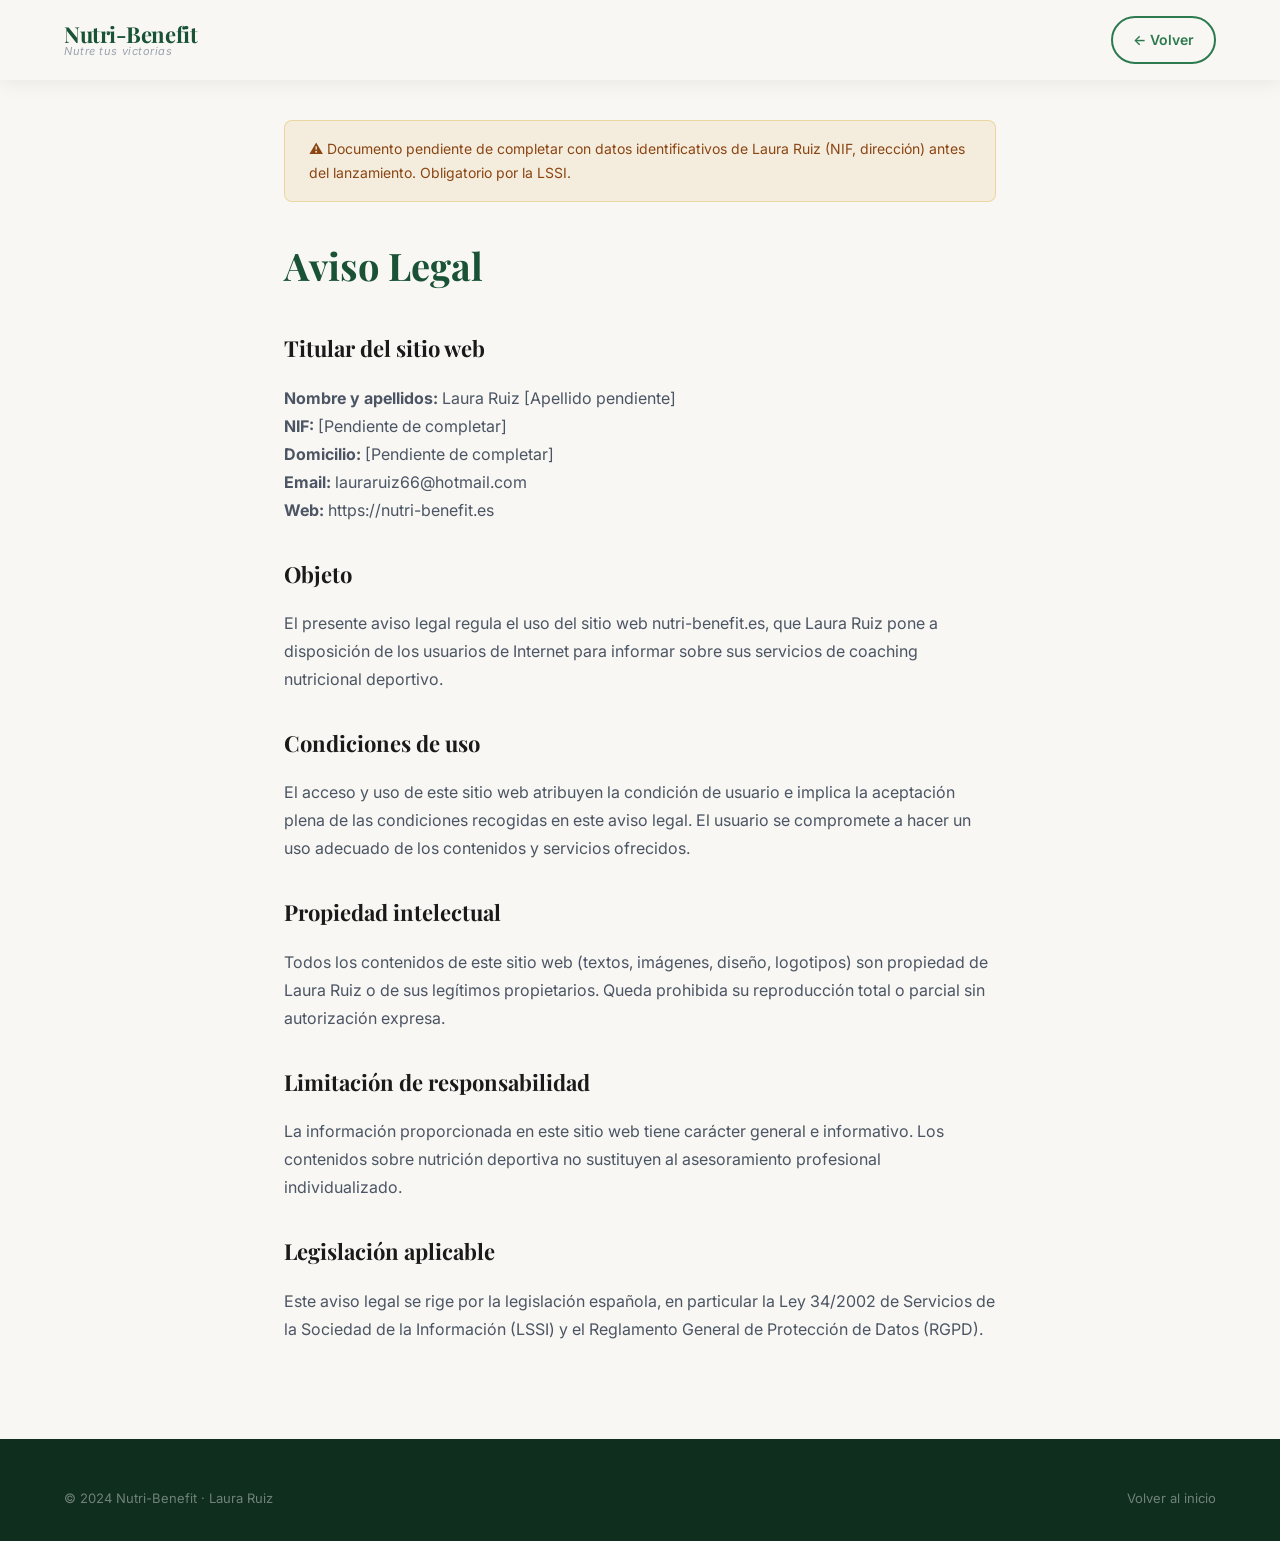
==== commit 1c530483: "Update contact email addresses in legal and privacy documents" ====
--- a/aviso-legal.html
+++ b/aviso-legal.html
@@ -65,7 +65,7 @@
       <strong>Nombre y apellidos:</strong> Laura Ruiz [Apellido pendiente]<br>
       <strong>NIF:</strong> [Pendiente de completar]<br>
       <strong>Domicilio:</strong> [Pendiente de completar]<br>
-      <strong>Email:</strong> info@nutri-benefit.es<br>
+      <strong>Email:</strong> lauraruiz66@hotmail.com<br>
       <strong>Web:</strong> https://nutri-benefit.es
     </p>
 
--- a/css/styles.css
+++ b/css/styles.css
@@ -1347,7 +1347,7 @@
   padding: var(--s12) var(--s8);
 }
 .form-success.visible { display: block; }
-.form-success-icon { font-size: 48px; margin-bottom: var(--s4); }
+.form-success-icon { margin-bottom: var(--s4); color: var(--green-dark); }
 .form-success h3 {
   font-family: var(--font-serif);
   font-size: 24px;
